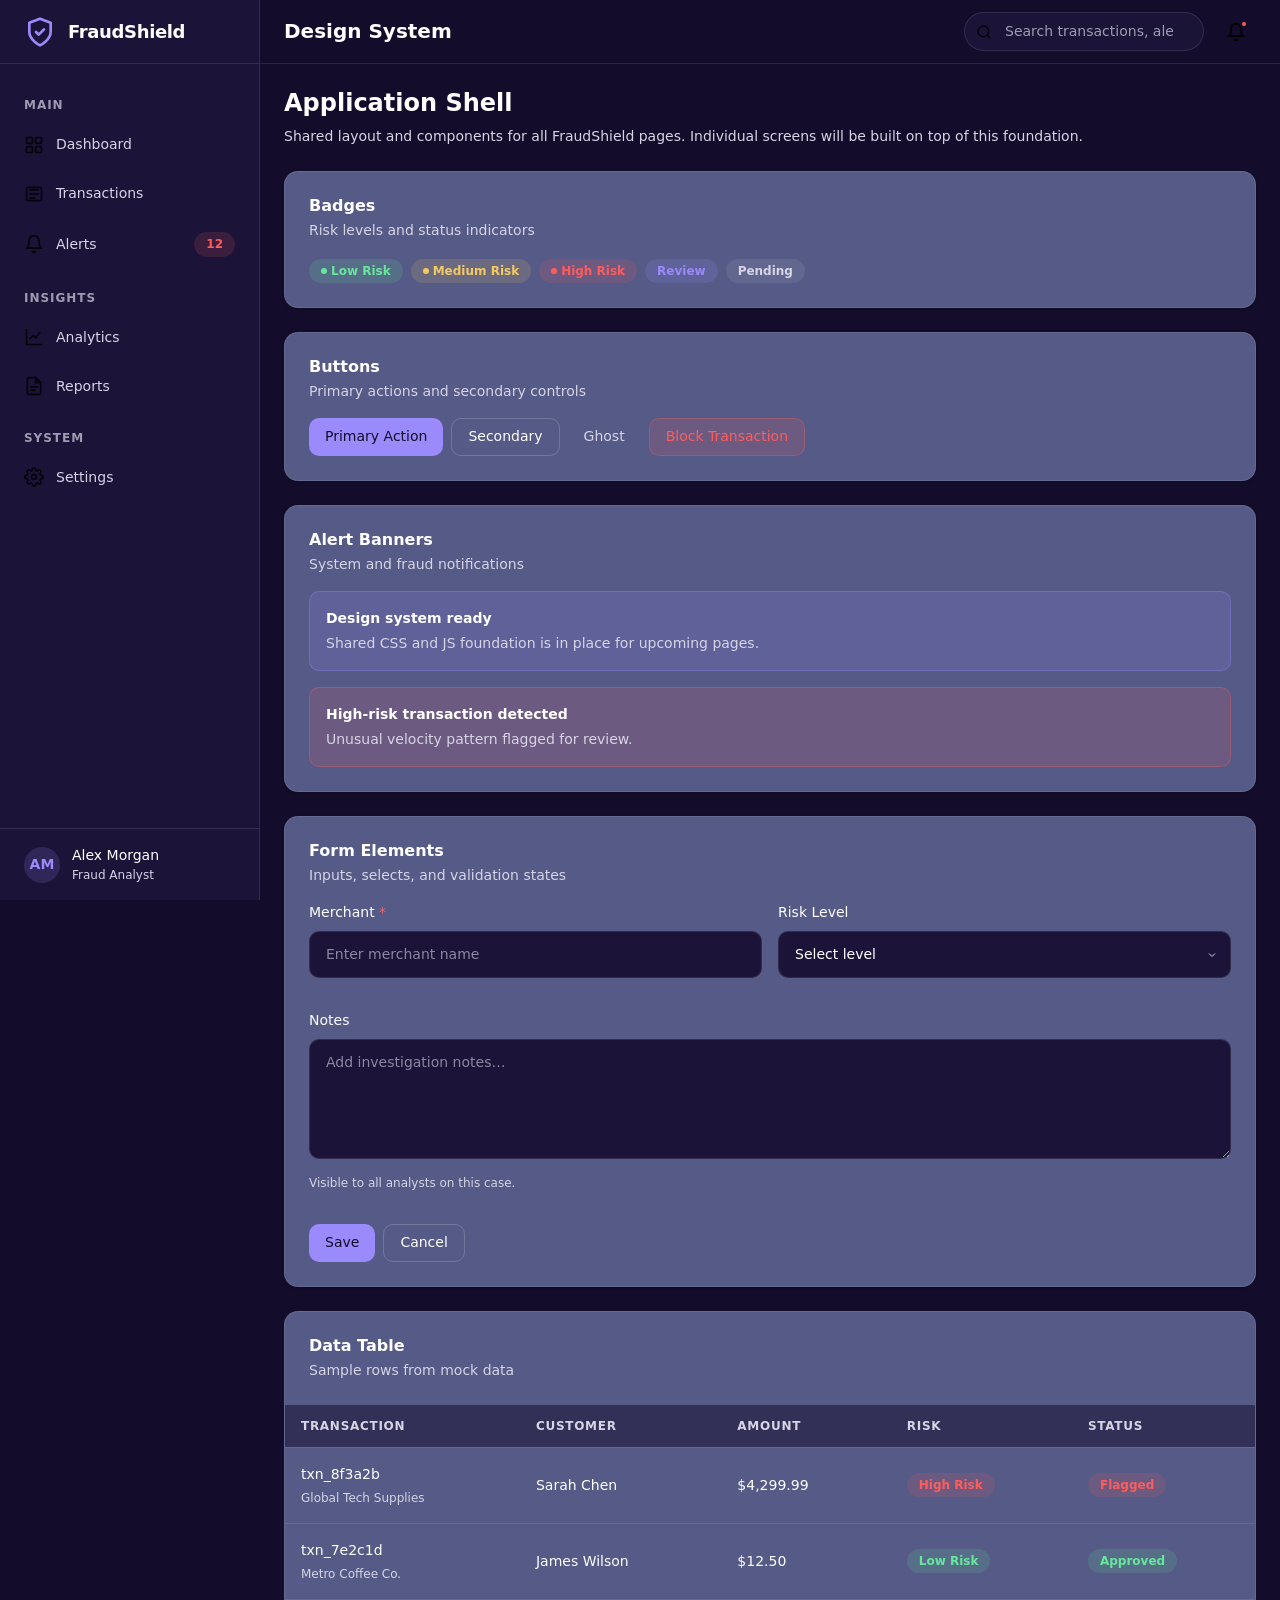
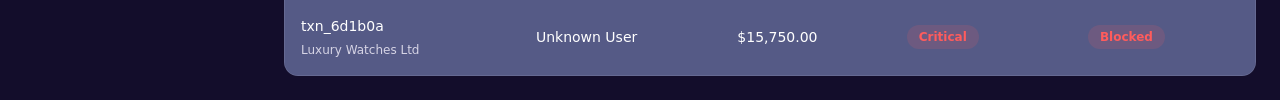
==== index.html @ 9c3f581b "Create FraudShield frontend foundation" ====
<!DOCTYPE html>
<html lang="en">
<head>
  <meta charset="UTF-8">
  <meta name="viewport" content="width=device-width, initial-scale=1.0">
  <meta name="description" content="FraudShield — Intelligent fraud detection for modern fintech">
  <title>FraudShield</title>
  <link rel="stylesheet" href="css/variables.css">
  <link rel="stylesheet" href="css/base.css">
  <link rel="stylesheet" href="css/layout.css">
  <link rel="stylesheet" href="css/components.css">
  <link rel="stylesheet" href="css/responsive.css">
</head>
<body data-page="home">

  <div class="app">

    <!-- Sidebar -->
    <aside class="sidebar" aria-label="Main navigation">
      <div class="sidebar__brand">
        <img src="assets/icons/shield.svg" alt="" class="sidebar__logo" width="32" height="32">
        <span class="sidebar__title">FraudShield</span>
      </div>

      <nav class="sidebar__nav" aria-label="Sidebar">
        <div data-nav-render></div>
      </nav>

      <div class="sidebar__footer">
        <div data-user-render></div>
      </div>
    </aside>

    <!-- Mobile overlay -->
    <div class="sidebar-overlay" aria-hidden="true"></div>

    <!-- Main area -->
    <div class="app-main">

      <!-- Header -->
      <header class="header">
        <div class="header__left">
          <button class="header__menu-btn" type="button" aria-label="Open navigation menu" aria-expanded="false" aria-controls="sidebar-nav">
            <img src="assets/icons/menu.svg" alt="" width="22" height="22">
          </button>
          <h1 class="header__page-title">Design System</h1>
        </div>

        <div class="header__right">
          <div class="header__search">
            <img src="assets/icons/search.svg" alt="" class="header__search-icon" width="16" height="16">
            <input type="search" class="header__search-input" placeholder="Search transactions, alerts…" aria-label="Search">
          </div>

          <button class="header__icon-btn header__icon-btn--has-badge" type="button" aria-label="Notifications">
            <img src="assets/icons/bell.svg" alt="" width="20" height="20">
            <span class="header__badge-dot" aria-hidden="true"></span>
          </button>
        </div>
      </header>

      <!-- Content -->
      <main class="content">

        <div class="content__header">
          <h2 class="content__title">Application Shell</h2>
          <p class="content__subtitle">
            Shared layout and components for all FraudShield pages. Individual screens will be built on top of this foundation.
          </p>
        </div>

        <!-- Component preview (not a dashboard) -->
        <div class="stack stack--lg">

          <!-- Badges -->
          <section class="card">
            <div class="card__header">
              <div>
                <h3 class="card__title">Badges</h3>
                <p class="card__subtitle">Risk levels and status indicators</p>
              </div>
            </div>
            <div class="btn-group">
              <span class="badge badge--safe"><span class="badge__dot"></span> Low Risk</span>
              <span class="badge badge--warning"><span class="badge__dot"></span> Medium Risk</span>
              <span class="badge badge--high-risk"><span class="badge__dot"></span> High Risk</span>
              <span class="badge badge--accent">Review</span>
              <span class="badge badge--neutral">Pending</span>
            </div>
          </section>

          <!-- Buttons -->
          <section class="card">
            <div class="card__header">
              <div>
                <h3 class="card__title">Buttons</h3>
                <p class="card__subtitle">Primary actions and secondary controls</p>
              </div>
            </div>
            <div class="btn-group">
              <button type="button" class="btn btn--primary">Primary Action</button>
              <button type="button" class="btn btn--secondary">Secondary</button>
              <button type="button" class="btn btn--ghost">Ghost</button>
              <button type="button" class="btn btn--danger">Block Transaction</button>
            </div>
          </section>

          <!-- Alerts -->
          <section class="card">
            <div class="card__header">
              <div>
                <h3 class="card__title">Alert Banners</h3>
                <p class="card__subtitle">System and fraud notifications</p>
              </div>
            </div>
            <div class="stack">
              <div class="alert alert--info">
                <div class="alert__content">
                  <strong>Design system ready</strong>
                  Shared CSS and JS foundation is in place for upcoming pages.
                </div>
              </div>
              <div class="alert alert--danger">
                <div class="alert__content">
                  <strong>High-risk transaction detected</strong>
                  Unusual velocity pattern flagged for review.
                </div>
              </div>
            </div>
          </section>

          <!-- Form -->
          <section class="card">
            <div class="card__header">
              <div>
                <h3 class="card__title">Form Elements</h3>
                <p class="card__subtitle">Inputs, selects, and validation states</p>
              </div>
            </div>
            <form class="stack" onsubmit="return false">
              <div class="form-row">
                <div class="form-group">
                  <label class="form-label form-label--required" for="merchant">Merchant</label>
                  <input type="text" id="merchant" class="form-input" placeholder="Enter merchant name">
                </div>
                <div class="form-group">
                  <label class="form-label" for="risk-level">Risk Level</label>
                  <select id="risk-level" class="form-select">
                    <option value="">Select level</option>
                    <option value="low">Low</option>
                    <option value="medium">Medium</option>
                    <option value="high">High</option>
                  </select>
                </div>
              </div>
              <div class="form-group">
                <label class="form-label" for="notes">Notes</label>
                <textarea id="notes" class="form-textarea" placeholder="Add investigation notes…"></textarea>
                <p class="form-hint">Visible to all analysts on this case.</p>
              </div>
              <div class="btn-group">
                <button type="submit" class="btn btn--primary">Save</button>
                <button type="button" class="btn btn--secondary">Cancel</button>
              </div>
            </form>
          </section>

          <!-- Table -->
          <section class="card card--flat" style="padding: 0; overflow: hidden;">
            <div class="card__header" style="padding: var(--space-6); margin-bottom: 0;">
              <div>
                <h3 class="card__title">Data Table</h3>
                <p class="card__subtitle">Sample rows from mock data</p>
              </div>
            </div>
            <div class="table-wrapper" style="border: none; border-radius: 0;">
              <table class="table">
                <thead>
                  <tr>
                    <th scope="col">Transaction</th>
                    <th scope="col">Customer</th>
                    <th scope="col">Amount</th>
                    <th scope="col">Risk</th>
                    <th scope="col">Status</th>
                  </tr>
                </thead>
                <tbody id="preview-table-body">
                  <!-- Populated by inline script below -->
                </tbody>
              </table>
            </div>
          </section>

        </div>
      </main>
    </div>
  </div>

  <script src="js/utils.js"></script>
  <script src="js/mock-data.js"></script>
  <script src="js/main.js"></script>
  <script>
    (function () {
      var tbody = document.getElementById("preview-table-body");
      if (!tbody || !window.FraudShieldMockData) return;

      var rows = FraudShieldMockData.transactions.slice(0, 3).map(function (txn) {
        return (
          "<tr>" +
            "<td>" + txn.id + "<span class=\"table__cell-secondary\">" + txn.merchant + "</span></td>" +
            "<td>" + txn.customer + "</td>" +
            "<td>" + FraudShieldUtils.formatCurrency(txn.amount, txn.currency) + "</td>" +
            "<td><span class=\"badge " + FraudShieldUtils.getRiskBadgeClass(txn.riskLevel) + "\">" +
              FraudShieldUtils.getRiskLabel(txn.riskLevel) + "</span></td>" +
            "<td><span class=\"badge " + FraudShieldUtils.getStatusBadgeClass(txn.status) + "\">" +
              FraudShieldUtils.capitalize(txn.status) + "</span></td>" +
          "</tr>"
        );
      });

      tbody.innerHTML = rows.join("");
    })();
  </script>
</body>
</html>
---- css/variables.css ----
:root {
  /* Brand palette */
  --bg-primary: #130D2B;
  --sidebar: #1B1438;
  --card: #555A86;
  --accent: #9B8AFB;
  --text-primary: #FFFFFF;
  --text-secondary: #D6D4E5;
  --safe: #65E89A;
  --warning: #F4C95D;
  --high-risk: #FF5C5C;

  /* Derived surfaces */
  --bg-secondary: #1B1438;
  --bg-elevated: #555A86;
  --border-subtle: rgba(214, 212, 229, 0.12);
  --border-strong: rgba(214, 212, 229, 0.24);
  --overlay: rgba(19, 13, 43, 0.72);

  /* Accent variants */
  --accent-hover: #B0A2FC;
  --accent-muted: rgba(155, 138, 251, 0.16);
  --accent-strong: rgba(155, 138, 251, 0.32);

  /* Status backgrounds */
  --safe-bg: rgba(101, 232, 154, 0.14);
  --warning-bg: rgba(244, 201, 93, 0.14);
  --high-risk-bg: rgba(255, 92, 92, 0.14);

  /* Typography */
  --font-sans: "Segoe UI", system-ui, -apple-system, BlinkMacSystemFont, sans-serif;
  --font-mono: "Cascadia Code", "Consolas", "Courier New", monospace;

  --text-xs: 0.75rem;
  --text-sm: 0.875rem;
  --text-base: 1rem;
  --text-lg: 1.125rem;
  --text-xl: 1.25rem;
  --text-2xl: 1.5rem;
  --text-3xl: 2rem;

  --font-normal: 400;
  --font-medium: 500;
  --font-semibold: 600;
  --font-bold: 700;

  --leading-tight: 1.25;
  --leading-normal: 1.5;
  --leading-relaxed: 1.625;

  /* Spacing scale */
  --space-1: 0.25rem;
  --space-2: 0.5rem;
  --space-3: 0.75rem;
  --space-4: 1rem;
  --space-5: 1.25rem;
  --space-6: 1.5rem;
  --space-8: 2rem;
  --space-10: 2.5rem;
  --space-12: 3rem;

  /* Layout */
  --sidebar-width: 260px;
  --header-height: 64px;
  --content-max-width: 1400px;
  --radius-sm: 6px;
  --radius-md: 10px;
  --radius-lg: 14px;
  --radius-full: 9999px;

  /* Shadows */
  --shadow-sm: 0 1px 3px rgba(0, 0, 0, 0.24);
  --shadow-md: 0 8px 24px rgba(0, 0, 0, 0.28);
  --shadow-lg: 0 16px 40px rgba(0, 0, 0, 0.36);

  /* Transitions */
  --transition-fast: 150ms ease;
  --transition-base: 220ms ease;
  --transition-slow: 320ms ease;

  /* Z-index */
  --z-sidebar: 200;
  --z-header: 100;
  --z-overlay: 150;
  --z-dropdown: 300;

  /* Breakpoints (for reference in media queries) */
  --bp-sm: 480px;
  --bp-md: 768px;
  --bp-lg: 1024px;
  --bp-xl: 1280px;
}
---- css/base.css ----
*,
*::before,
*::after {
  box-sizing: border-box;
  margin: 0;
  padding: 0;
}

html {
  font-size: 16px;
  -webkit-text-size-adjust: 100%;
  scroll-behavior: smooth;
}

body {
  min-height: 100vh;
  font-family: var(--font-sans);
  font-size: var(--text-base);
  font-weight: var(--font-normal);
  line-height: var(--leading-normal);
  color: var(--text-primary);
  background-color: var(--bg-primary);
  -webkit-font-smoothing: antialiased;
  -moz-osx-font-smoothing: grayscale;
}

img,
svg {
  display: block;
  max-width: 100%;
}

a {
  color: inherit;
  text-decoration: none;
}

button,
input,
select,
textarea {
  font: inherit;
  color: inherit;
}

button {
  cursor: pointer;
  border: none;
  background: none;
}

ul,
ol {
  list-style: none;
}

table {
  border-collapse: collapse;
  width: 100%;
}

:focus-visible {
  outline: 2px solid var(--accent);
  outline-offset: 2px;
}

::selection {
  background-color: var(--accent-strong);
  color: var(--text-primary);
}

h1,
h2,
h3,
h4,
h5,
h6 {
  font-weight: var(--font-semibold);
  line-height: var(--leading-tight);
  color: var(--text-primary);
}

h1 { font-size: var(--text-3xl); }
h2 { font-size: var(--text-2xl); }
h3 { font-size: var(--text-xl); }
h4 { font-size: var(--text-lg); }

p {
  color: var(--text-secondary);
}

.text-primary { color: var(--text-primary); }
.text-secondary { color: var(--text-secondary); }
.text-accent { color: var(--accent); }
.text-safe { color: var(--safe); }
.text-warning { color: var(--warning); }
.text-high-risk { color: var(--high-risk); }

.text-xs { font-size: var(--text-xs); }
.text-sm { font-size: var(--text-sm); }
.text-lg { font-size: var(--text-lg); }

.font-medium { font-weight: var(--font-medium); }
.font-semibold { font-weight: var(--font-semibold); }
.font-bold { font-weight: var(--font-bold); }

.sr-only {
  position: absolute;
  width: 1px;
  height: 1px;
  padding: 0;
  margin: -1px;
  overflow: hidden;
  clip: rect(0, 0, 0, 0);
  white-space: nowrap;
  border: 0;
}
---- css/layout.css ----
/* Application shell */
.app {
  display: flex;
  min-height: 100vh;
  background-color: var(--bg-primary);
}

/* Sidebar */
.sidebar {
  position: fixed;
  top: 0;
  left: 0;
  z-index: var(--z-sidebar);
  display: flex;
  flex-direction: column;
  width: var(--sidebar-width);
  height: 100vh;
  background-color: var(--sidebar);
  border-right: 1px solid var(--border-subtle);
  transition: transform var(--transition-base);
}

.sidebar__brand {
  display: flex;
  align-items: center;
  gap: var(--space-3);
  height: var(--header-height);
  padding: 0 var(--space-6);
  border-bottom: 1px solid var(--border-subtle);
  flex-shrink: 0;
}

.sidebar__logo {
  width: 32px;
  height: 32px;
  flex-shrink: 0;
}

.sidebar__title {
  font-size: var(--text-lg);
  font-weight: var(--font-bold);
  color: var(--text-primary);
  letter-spacing: -0.02em;
}

.sidebar__nav {
  flex: 1;
  overflow-y: auto;
  padding: var(--space-4) var(--space-3);
}

.sidebar__section-label {
  padding: var(--space-4) var(--space-3) var(--space-2);
  font-size: var(--text-xs);
  font-weight: var(--font-semibold);
  text-transform: uppercase;
  letter-spacing: 0.08em;
  color: var(--text-secondary);
  opacity: 0.7;
}

.sidebar__link {
  display: flex;
  align-items: center;
  gap: var(--space-3);
  padding: var(--space-3) var(--space-3);
  margin-bottom: var(--space-1);
  border-radius: var(--radius-md);
  font-size: var(--text-sm);
  font-weight: var(--font-medium);
  color: var(--text-secondary);
  transition:
    background-color var(--transition-fast),
    color var(--transition-fast);
}

.sidebar__link:hover {
  background-color: var(--accent-muted);
  color: var(--text-primary);
}

.sidebar__link--active {
  background-color: var(--accent-muted);
  color: var(--accent);
}

.sidebar__link-icon {
  width: 20px;
  height: 20px;
  flex-shrink: 0;
  opacity: 0.85;
}

.sidebar__link--active .sidebar__link-icon {
  opacity: 1;
}

.sidebar__footer {
  padding: var(--space-4) var(--space-6);
  border-top: 1px solid var(--border-subtle);
  flex-shrink: 0;
}

.sidebar__user {
  display: flex;
  align-items: center;
  gap: var(--space-3);
}

.sidebar__avatar {
  display: flex;
  align-items: center;
  justify-content: center;
  width: 36px;
  height: 36px;
  border-radius: var(--radius-full);
  background-color: var(--accent-muted);
  color: var(--accent);
  font-size: var(--text-sm);
  font-weight: var(--font-semibold);
  flex-shrink: 0;
}

.sidebar__user-info {
  min-width: 0;
}

.sidebar__user-name {
  font-size: var(--text-sm);
  font-weight: var(--font-medium);
  color: var(--text-primary);
  white-space: nowrap;
  overflow: hidden;
  text-overflow: ellipsis;
}

.sidebar__user-role {
  font-size: var(--text-xs);
  color: var(--text-secondary);
}

/* Mobile overlay */
.sidebar-overlay {
  display: none;
  position: fixed;
  inset: 0;
  z-index: var(--z-overlay);
  background-color: var(--overlay);
  opacity: 0;
  pointer-events: none;
  transition: opacity var(--transition-base);
}

.sidebar-overlay--visible {
  opacity: 1;
  pointer-events: auto;
}

/* Main area */
.app-main {
  display: flex;
  flex-direction: column;
  flex: 1;
  min-width: 0;
  margin-left: var(--sidebar-width);
  min-height: 100vh;
}

/* Header */
.header {
  position: sticky;
  top: 0;
  z-index: var(--z-header);
  display: flex;
  align-items: center;
  justify-content: space-between;
  gap: var(--space-4);
  height: var(--header-height);
  padding: 0 var(--space-6);
  background-color: var(--bg-primary);
  border-bottom: 1px solid var(--border-subtle);
}

.header__left {
  display: flex;
  align-items: center;
  gap: var(--space-4);
  min-width: 0;
}

.header__menu-btn {
  display: none;
  align-items: center;
  justify-content: center;
  width: 40px;
  height: 40px;
  border-radius: var(--radius-md);
  color: var(--text-primary);
  transition: background-color var(--transition-fast);
}

.header__menu-btn:hover {
  background-color: var(--accent-muted);
}

.header__menu-btn svg {
  width: 22px;
  height: 22px;
}

.header__page-title {
  font-size: var(--text-xl);
  font-weight: var(--font-semibold);
  color: var(--text-primary);
  white-space: nowrap;
  overflow: hidden;
  text-overflow: ellipsis;
}

.header__right {
  display: flex;
  align-items: center;
  gap: var(--space-3);
  flex-shrink: 0;
}

.header__search {
  position: relative;
}

.header__search-input {
  width: 240px;
  padding: var(--space-2) var(--space-4);
  padding-left: var(--space-10);
  background-color: var(--sidebar);
  border: 1px solid var(--border-subtle);
  border-radius: var(--radius-full);
  font-size: var(--text-sm);
  color: var(--text-primary);
  transition: border-color var(--transition-fast);
}

.header__search-input::placeholder {
  color: var(--text-secondary);
  opacity: 0.7;
}

.header__search-input:focus {
  outline: none;
  border-color: var(--accent);
}

.header__search-icon {
  position: absolute;
  left: var(--space-3);
  top: 50%;
  transform: translateY(-50%);
  width: 16px;
  height: 16px;
  color: var(--text-secondary);
  pointer-events: none;
}

.header__icon-btn {
  display: flex;
  align-items: center;
  justify-content: center;
  width: 40px;
  height: 40px;
  border-radius: var(--radius-md);
  color: var(--text-secondary);
  transition:
    background-color var(--transition-fast),
    color var(--transition-fast);
}

.header__icon-btn:hover {
  background-color: var(--accent-muted);
  color: var(--text-primary);
}

.header__icon-btn svg {
  width: 20px;
  height: 20px;
}

.header__icon-btn--has-badge {
  position: relative;
}

.header__badge-dot {
  position: absolute;
  top: 8px;
  right: 8px;
  width: 8px;
  height: 8px;
  border-radius: var(--radius-full);
  background-color: var(--high-risk);
  border: 2px solid var(--bg-primary);
}

/* Main content */
.content {
  flex: 1;
  padding: var(--space-6);
  max-width: var(--content-max-width);
  width: 100%;
}

.content__header {
  margin-bottom: var(--space-6);
}

.content__title {
  margin-bottom: var(--space-2);
}

.content__subtitle {
  font-size: var(--text-sm);
  color: var(--text-secondary);
}

/* Utility layout helpers */
.stack {
  display: flex;
  flex-direction: column;
  gap: var(--space-4);
}

.stack--sm { gap: var(--space-2); }
.stack--lg { gap: var(--space-6); }

.row {
  display: flex;
  align-items: center;
  gap: var(--space-4);
}

.row--between {
  justify-content: space-between;
}

.grid {
  display: grid;
  gap: var(--space-4);
}

.grid--2 { grid-template-columns: repeat(2, 1fr); }
.grid--3 { grid-template-columns: repeat(3, 1fr); }
.grid--4 { grid-template-columns: repeat(4, 1fr); }
---- css/components.css ----
/* Cards */
.card {
  background-color: var(--card);
  border: 1px solid var(--border-subtle);
  border-radius: var(--radius-lg);
  padding: var(--space-6);
  box-shadow: var(--shadow-sm);
}

.card--flat {
  box-shadow: none;
}

.card__header {
  display: flex;
  align-items: flex-start;
  justify-content: space-between;
  gap: var(--space-4);
  margin-bottom: var(--space-4);
}

.card__title {
  font-size: var(--text-base);
  font-weight: var(--font-semibold);
  color: var(--text-primary);
}

.card__subtitle {
  margin-top: var(--space-1);
  font-size: var(--text-sm);
  color: var(--text-secondary);
}

.card__body {
  color: var(--text-secondary);
}

.card__footer {
  display: flex;
  align-items: center;
  gap: var(--space-3);
  margin-top: var(--space-4);
  padding-top: var(--space-4);
  border-top: 1px solid var(--border-subtle);
}

/* Stat card */
.stat-card {
  background-color: var(--card);
  border: 1px solid var(--border-subtle);
  border-radius: var(--radius-lg);
  padding: var(--space-5);
}

.stat-card__label {
  font-size: var(--text-sm);
  color: var(--text-secondary);
  margin-bottom: var(--space-2);
}

.stat-card__value {
  font-size: var(--text-2xl);
  font-weight: var(--font-bold);
  color: var(--text-primary);
  line-height: 1;
}

.stat-card__change {
  display: inline-flex;
  align-items: center;
  gap: var(--space-1);
  margin-top: var(--space-3);
  font-size: var(--text-xs);
  font-weight: var(--font-medium);
}

.stat-card__change--up { color: var(--safe); }
.stat-card__change--down { color: var(--high-risk); }

/* Buttons */
.btn {
  display: inline-flex;
  align-items: center;
  justify-content: center;
  gap: var(--space-2);
  padding: var(--space-2) var(--space-4);
  border-radius: var(--radius-md);
  font-size: var(--text-sm);
  font-weight: var(--font-medium);
  line-height: 1.4;
  white-space: nowrap;
  transition:
    background-color var(--transition-fast),
    border-color var(--transition-fast),
    color var(--transition-fast),
    opacity var(--transition-fast);
}

.btn:disabled {
  opacity: 0.5;
  cursor: not-allowed;
}

.btn--primary {
  background-color: var(--accent);
  color: var(--bg-primary);
}

.btn--primary:hover:not(:disabled) {
  background-color: var(--accent-hover);
}

.btn--secondary {
  background-color: transparent;
  color: var(--text-primary);
  border: 1px solid var(--border-strong);
}

.btn--secondary:hover:not(:disabled) {
  background-color: var(--accent-muted);
  border-color: var(--accent);
}

.btn--ghost {
  background-color: transparent;
  color: var(--text-secondary);
}

.btn--ghost:hover:not(:disabled) {
  background-color: var(--accent-muted);
  color: var(--text-primary);
}

.btn--danger {
  background-color: var(--high-risk-bg);
  color: var(--high-risk);
  border: 1px solid rgba(255, 92, 92, 0.3);
}

.btn--danger:hover:not(:disabled) {
  background-color: rgba(255, 92, 92, 0.24);
}

.btn--sm {
  padding: var(--space-1) var(--space-3);
  font-size: var(--text-xs);
}

.btn--lg {
  padding: var(--space-3) var(--space-6);
  font-size: var(--text-base);
}

.btn--icon {
  padding: var(--space-2);
  width: 36px;
  height: 36px;
}

.btn-group {
  display: inline-flex;
  gap: var(--space-2);
  flex-wrap: wrap;
}

/* Badges */
.badge {
  display: inline-flex;
  align-items: center;
  gap: var(--space-1);
  padding: var(--space-1) var(--space-3);
  border-radius: var(--radius-full);
  font-size: var(--text-xs);
  font-weight: var(--font-semibold);
  line-height: 1.4;
  white-space: nowrap;
}

.badge--safe {
  background-color: var(--safe-bg);
  color: var(--safe);
}

.badge--warning {
  background-color: var(--warning-bg);
  color: var(--warning);
}

.badge--high-risk {
  background-color: var(--high-risk-bg);
  color: var(--high-risk);
}

.badge--accent {
  background-color: var(--accent-muted);
  color: var(--accent);
}

.badge--neutral {
  background-color: rgba(214, 212, 229, 0.1);
  color: var(--text-secondary);
}

.badge__dot {
  width: 6px;
  height: 6px;
  border-radius: var(--radius-full);
  background-color: currentColor;
}

/* Tables */
.table-wrapper {
  overflow-x: auto;
  border-radius: var(--radius-lg);
  border: 1px solid var(--border-subtle);
}

.table {
  width: 100%;
  font-size: var(--text-sm);
}

.table thead {
  background-color: rgba(27, 20, 56, 0.6);
}

.table th {
  padding: var(--space-3) var(--space-4);
  text-align: left;
  font-size: var(--text-xs);
  font-weight: var(--font-semibold);
  text-transform: uppercase;
  letter-spacing: 0.06em;
  color: var(--text-secondary);
  border-bottom: 1px solid var(--border-subtle);
  white-space: nowrap;
}

.table td {
  padding: var(--space-4);
  color: var(--text-primary);
  border-bottom: 1px solid var(--border-subtle);
  vertical-align: middle;
}

.table tbody tr {
  background-color: var(--card);
  transition: background-color var(--transition-fast);
}

.table tbody tr:hover {
  background-color: rgba(85, 90, 134, 0.85);
}

.table tbody tr:last-child td {
  border-bottom: none;
}

.table__cell-secondary {
  display: block;
  font-size: var(--text-xs);
  color: var(--text-secondary);
  margin-top: var(--space-1);
}

.table__actions {
  display: flex;
  align-items: center;
  gap: var(--space-2);
  justify-content: flex-end;
}

/* Forms */
.form-group {
  margin-bottom: var(--space-4);
}

.form-label {
  display: block;
  margin-bottom: var(--space-2);
  font-size: var(--text-sm);
  font-weight: var(--font-medium);
  color: var(--text-primary);
}

.form-label--required::after {
  content: " *";
  color: var(--high-risk);
}

.form-input,
.form-select,
.form-textarea {
  width: 100%;
  padding: var(--space-3) var(--space-4);
  background-color: var(--sidebar);
  border: 1px solid var(--border-subtle);
  border-radius: var(--radius-md);
  font-size: var(--text-sm);
  color: var(--text-primary);
  transition: border-color var(--transition-fast);
}

.form-input::placeholder,
.form-textarea::placeholder {
  color: var(--text-secondary);
  opacity: 0.6;
}

.form-input:focus,
.form-select:focus,
.form-textarea:focus {
  outline: none;
  border-color: var(--accent);
}

.form-input--error,
.form-select--error,
.form-textarea--error {
  border-color: var(--high-risk);
}

.form-textarea {
  min-height: 120px;
  resize: vertical;
}

.form-select {
  appearance: none;
  background-image: url("data:image/svg+xml,%3Csvg xmlns='http://www.w3.org/2000/svg' width='12' height='12' viewBox='0 0 24 24' fill='none' stroke='%23D6D4E5' stroke-width='2'%3E%3Cpath d='M6 9l6 6 6-6'/%3E%3C/svg%3E");
  background-repeat: no-repeat;
  background-position: right var(--space-3) center;
  padding-right: var(--space-10);
}

.form-hint {
  margin-top: var(--space-2);
  font-size: var(--text-xs);
  color: var(--text-secondary);
}

.form-error {
  margin-top: var(--space-2);
  font-size: var(--text-xs);
  color: var(--high-risk);
}

.form-checkbox-group {
  display: flex;
  align-items: center;
  gap: var(--space-2);
}

.form-checkbox {
  width: 18px;
  height: 18px;
  accent-color: var(--accent);
  cursor: pointer;
}

.form-row {
  display: grid;
  grid-template-columns: repeat(2, 1fr);
  gap: var(--space-4);
}

/* Input with icon */
.input-group {
  position: relative;
}

.input-group__icon {
  position: absolute;
  left: var(--space-3);
  top: 50%;
  transform: translateY(-50%);
  width: 18px;
  height: 18px;
  color: var(--text-secondary);
  pointer-events: none;
}

.input-group .form-input {
  padding-left: var(--space-10);
}

/* Empty state */
.empty-state {
  display: flex;
  flex-direction: column;
  align-items: center;
  justify-content: center;
  text-align: center;
  padding: var(--space-12) var(--space-6);
}

.empty-state__icon {
  width: 64px;
  height: 64px;
  margin-bottom: var(--space-4);
  color: var(--accent);
  opacity: 0.6;
}

.empty-state__title {
  font-size: var(--text-lg);
  font-weight: var(--font-semibold);
  color: var(--text-primary);
  margin-bottom: var(--space-2);
}

.empty-state__text {
  font-size: var(--text-sm);
  color: var(--text-secondary);
  max-width: 360px;
}

/* Divider */
.divider {
  height: 1px;
  background-color: var(--border-subtle);
  margin: var(--space-4) 0;
}

/* Alert banner */
.alert {
  display: flex;
  align-items: flex-start;
  gap: var(--space-3);
  padding: var(--space-4);
  border-radius: var(--radius-md);
  font-size: var(--text-sm);
  border: 1px solid transparent;
}

.alert--safe {
  background-color: var(--safe-bg);
  border-color: rgba(101, 232, 154, 0.3);
  color: var(--safe);
}

.alert--warning {
  background-color: var(--warning-bg);
  border-color: rgba(244, 201, 93, 0.3);
  color: var(--warning);
}

.alert--danger {
  background-color: var(--high-risk-bg);
  border-color: rgba(255, 92, 92, 0.3);
  color: var(--high-risk);
}

.alert--info {
  background-color: var(--accent-muted);
  border-color: var(--accent-strong);
  color: var(--accent);
}

.alert__content {
  flex: 1;
  color: var(--text-secondary);
}

.alert__content strong {
  display: block;
  color: var(--text-primary);
  margin-bottom: var(--space-1);
}

/* Progress bar */
.progress {
  height: 6px;
  background-color: var(--sidebar);
  border-radius: var(--radius-full);
  overflow: hidden;
}

.progress__bar {
  height: 100%;
  border-radius: var(--radius-full);
  background-color: var(--accent);
  transition: width var(--transition-slow);
}

.progress__bar--safe { background-color: var(--safe); }
.progress__bar--warning { background-color: var(--warning); }
.progress__bar--high-risk { background-color: var(--high-risk); }

/* Avatar */
.avatar {
  display: inline-flex;
  align-items: center;
  justify-content: center;
  border-radius: var(--radius-full);
  background-color: var(--accent-muted);
  color: var(--accent);
  font-weight: var(--font-semibold);
  flex-shrink: 0;
}

.avatar--sm { width: 28px; height: 28px; font-size: var(--text-xs); }
.avatar--md { width: 36px; height: 36px; font-size: var(--text-sm); }
.avatar--lg { width: 48px; height: 48px; font-size: var(--text-base); }

/* Tabs */
.tabs {
  display: flex;
  gap: var(--space-1);
  border-bottom: 1px solid var(--border-subtle);
  margin-bottom: var(--space-6);
}

.tab {
  padding: var(--space-3) var(--space-4);
  font-size: var(--text-sm);
  font-weight: var(--font-medium);
  color: var(--text-secondary);
  border-bottom: 2px solid transparent;
  margin-bottom: -1px;
  transition:
    color var(--transition-fast),
    border-color var(--transition-fast);
}

.tab:hover {
  color: var(--text-primary);
}

.tab--active {
  color: var(--accent);
  border-bottom-color: var(--accent);
}

/* Dropdown (basic) */
.dropdown {
  position: relative;
  display: inline-block;
}

.dropdown__menu {
  position: absolute;
  top: calc(100% + var(--space-2));
  right: 0;
  z-index: var(--z-dropdown);
  min-width: 180px;
  padding: var(--space-2);
  background-color: var(--sidebar);
  border: 1px solid var(--border-subtle);
  border-radius: var(--radius-md);
  box-shadow: var(--shadow-md);
  opacity: 0;
  visibility: hidden;
  transform: translateY(-4px);
  transition:
    opacity var(--transition-fast),
    transform var(--transition-fast),
    visibility var(--transition-fast);
}

.dropdown--open .dropdown__menu {
  opacity: 1;
  visibility: visible;
  transform: translateY(0);
}

.dropdown__item {
  display: block;
  width: 100%;
  padding: var(--space-2) var(--space-3);
  border-radius: var(--radius-sm);
  font-size: var(--text-sm);
  color: var(--text-secondary);
  text-align: left;
  transition: background-color var(--transition-fast);
}

.dropdown__item:hover {
  background-color: var(--accent-muted);
  color: var(--text-primary);
}
---- css/responsive.css ----
/* Tablet */
@media (max-width: 1024px) {
  .grid--4 {
    grid-template-columns: repeat(2, 1fr);
  }

  .grid--3 {
    grid-template-columns: repeat(2, 1fr);
  }

  .header__search-input {
    width: 180px;
  }

  .form-row {
    grid-template-columns: 1fr;
  }
}

/* Mobile */
@media (max-width: 768px) {
  :root {
    --header-height: 56px;
  }

  .sidebar {
    transform: translateX(-100%);
  }

  .sidebar--open {
    transform: translateX(0);
  }

  .sidebar-overlay {
    display: block;
  }

  .app-main {
    margin-left: 0;
  }

  .header {
    padding: 0 var(--space-4);
  }

  .header__menu-btn {
    display: flex;
  }

  .header__page-title {
    font-size: var(--text-lg);
  }

  .header__search {
    display: none;
  }

  .content {
    padding: var(--space-4);
  }

  .grid--2,
  .grid--3,
  .grid--4 {
    grid-template-columns: 1fr;
  }

  .card {
    padding: var(--space-4);
  }

  .card__header {
    flex-direction: column;
    align-items: flex-start;
  }

  .table th,
  .table td {
    padding: var(--space-3);
  }

  .btn-group {
    width: 100%;
  }

  .btn-group .btn {
    flex: 1;
  }

  .tabs {
    overflow-x: auto;
    -webkit-overflow-scrolling: touch;
    scrollbar-width: none;
  }

  .tabs::-webkit-scrollbar {
    display: none;
  }

  .tab {
    white-space: nowrap;
    flex-shrink: 0;
  }

  .row {
    flex-wrap: wrap;
  }

  .row--between {
    gap: var(--space-3);
  }
}

/* Small mobile */
@media (max-width: 480px) {
  .header__right .header__icon-btn:not(.header__icon-btn--has-badge) {
    display: none;
  }

  .stat-card__value {
    font-size: var(--text-xl);
  }

  .empty-state {
    padding: var(--space-8) var(--space-4);
  }
}

/* Prevent body scroll when mobile sidebar is open */
body.sidebar-open {
  overflow: hidden;
}

/* Reduced motion */
@media (prefers-reduced-motion: reduce) {
  *,
  *::before,
  *::after {
    animation-duration: 0.01ms !important;
    animation-iteration-count: 1 !important;
    transition-duration: 0.01ms !important;
    scroll-behavior: auto !important;
  }
}
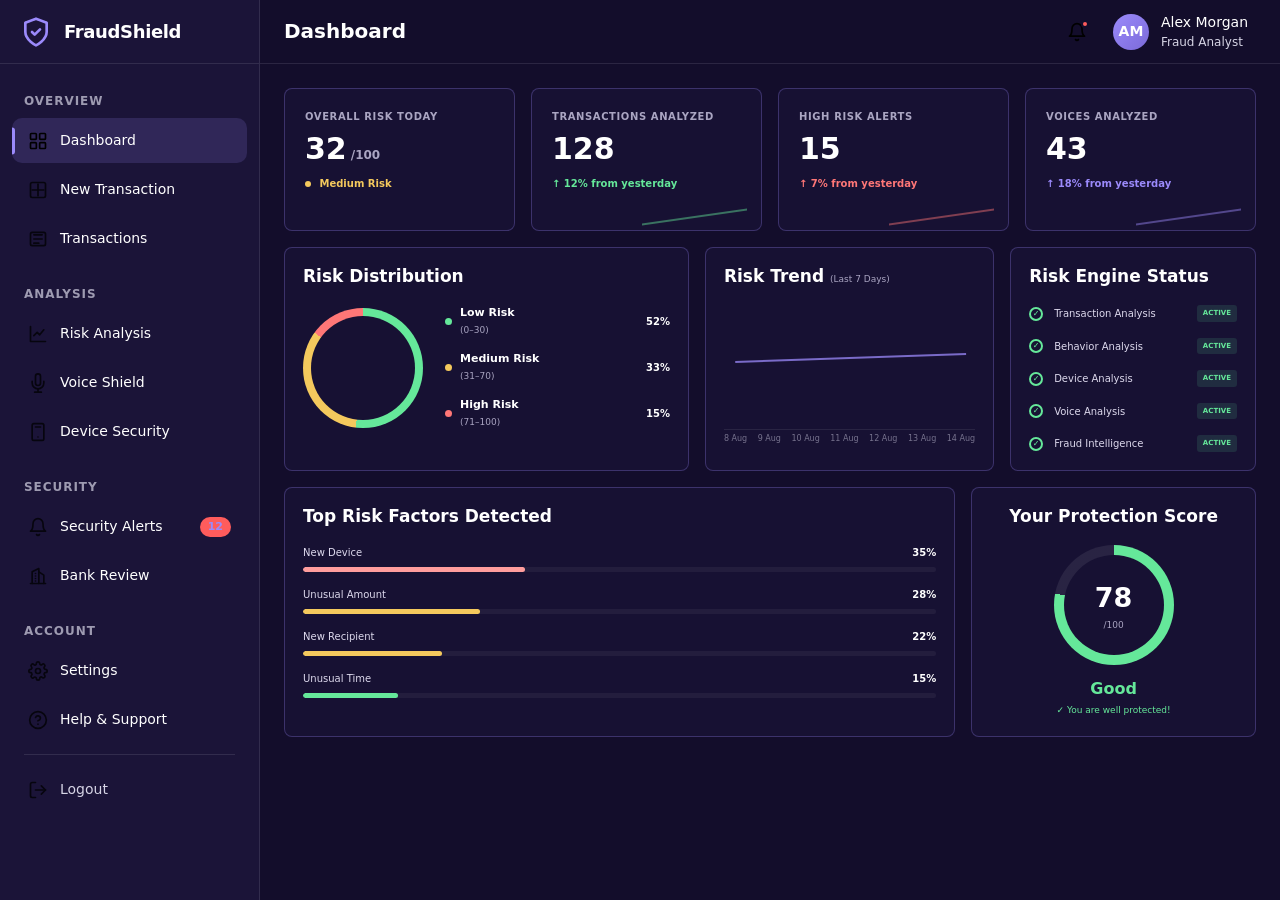
==== commit 1735091b: "dashboard" ====
--- a/index.html
+++ b/index.html
@@ -4,31 +4,30 @@
   <meta charset="UTF-8">
   <meta name="viewport" content="width=device-width, initial-scale=1.0">
   <meta name="description" content="FraudShield — Intelligent fraud detection for modern fintech">
-  <title>FraudShield</title>
+  <title>FraudShield — Dashboard</title>
   <link rel="stylesheet" href="css/variables.css">
   <link rel="stylesheet" href="css/base.css">
   <link rel="stylesheet" href="css/layout.css">
   <link rel="stylesheet" href="css/components.css">
   <link rel="stylesheet" href="css/responsive.css">
 </head>
-<body data-page="home">
+<body data-page="dashboard" data-page-title="Dashboard">
 
   <div class="app">
 
     <!-- Sidebar -->
-    <aside class="sidebar" aria-label="Main navigation">
+    <aside class="sidebar" id="sidebar" aria-label="Main navigation">
       <div class="sidebar__brand">
         <img src="assets/icons/shield.svg" alt="" class="sidebar__logo" width="32" height="32">
         <span class="sidebar__title">FraudShield</span>
+        <button class="sidebar__close-btn" type="button" aria-label="Close navigation menu">
+          <img src="assets/icons/close.svg" alt="" width="22" height="22">
+        </button>
       </div>
 
-      <nav class="sidebar__nav" aria-label="Sidebar">
+      <nav class="sidebar__nav" id="sidebar-nav" aria-label="Sidebar">
         <div data-nav-render></div>
       </nav>
-
-      <div class="sidebar__footer">
-        <div data-user-render></div>
-      </div>
     </aside>
 
     <!-- Mobile overlay -->
@@ -37,189 +36,267 @@
     <!-- Main area -->
     <div class="app-main">
 
-      <!-- Header -->
+      <!-- Top bar -->
       <header class="header">
         <div class="header__left">
           <button class="header__menu-btn" type="button" aria-label="Open navigation menu" aria-expanded="false" aria-controls="sidebar-nav">
             <img src="assets/icons/menu.svg" alt="" width="22" height="22">
           </button>
-          <h1 class="header__page-title">Design System</h1>
+          <h1 class="header__page-title" data-page-title-render>Dashboard</h1>
         </div>
 
         <div class="header__right">
-          <div class="header__search">
-            <img src="assets/icons/search.svg" alt="" class="header__search-icon" width="16" height="16">
-            <input type="search" class="header__search-input" placeholder="Search transactions, alerts…" aria-label="Search">
-          </div>
-
           <button class="header__icon-btn header__icon-btn--has-badge" type="button" aria-label="Notifications">
             <img src="assets/icons/bell.svg" alt="" width="20" height="20">
             <span class="header__badge-dot" aria-hidden="true"></span>
           </button>
+
+          <div class="header__user" data-header-user-render></div>
         </div>
       </header>
 
-      <!-- Content -->
-      <main class="content">
-
-        <div class="content__header">
-          <h2 class="content__title">Application Shell</h2>
-          <p class="content__subtitle">
-            Shared layout and components for all FraudShield pages. Individual screens will be built on top of this foundation.
-          </p>
-        </div>
-
-        <!-- Component preview (not a dashboard) -->
-        <div class="stack stack--lg">
-
-          <!-- Badges -->
-          <section class="card">
-            <div class="card__header">
+      <!-- Page content slot — individual pages inject content here -->
+<main class="content">
+  <div class="content__slot" id="page-content">
+
+    <!-- Dashboard Overview Cards -->
+    <section class="dashboard-stats">
+
+      <article class="dashboard-card">
+        <div class="dashboard-card__label">OVERALL RISK TODAY</div>
+        <div class="dashboard-card__value">32<span>/100</span></div>
+        <div class="dashboard-card__status dashboard-card__status--warning">
+          <span></span> Medium Risk
+        </div>
+      </article>
+
+      <article class="dashboard-card">
+        <div class="dashboard-card__label">TRANSACTIONS ANALYZED</div>
+        <div class="dashboard-card__value">128</div>
+        <div class="dashboard-card__status dashboard-card__status--safe">
+          ↑ 12% from yesterday
+        </div>
+        <div class="dashboard-mini-chart dashboard-mini-chart--green"></div>
+      </article>
+
+      <article class="dashboard-card">
+        <div class="dashboard-card__label">HIGH RISK ALERTS</div>
+        <div class="dashboard-card__value">15</div>
+        <div class="dashboard-card__status dashboard-card__status--danger">
+          ↑ 7% from yesterday
+        </div>
+        <div class="dashboard-mini-chart dashboard-mini-chart--red"></div>
+      </article>
+
+      <article class="dashboard-card">
+        <div class="dashboard-card__label">VOICES ANALYZED</div>
+        <div class="dashboard-card__value">43</div>
+        <div class="dashboard-card__status dashboard-card__status--accent">
+          ↑ 18% from yesterday
+        </div>
+        <div class="dashboard-mini-chart dashboard-mini-chart--purple"></div>
+      </article>
+
+    </section>
+
+
+    <!-- Middle Dashboard -->
+    <section class="dashboard-middle">
+
+      <!-- Risk Distribution -->
+      <article class="dashboard-panel risk-distribution">
+        <div class="dashboard-panel__header">
+          <h2>Risk Distribution</h2>
+        </div>
+
+        <div class="risk-distribution__body">
+
+          <div class="risk-donut">
+            <div class="risk-donut__inner"></div>
+          </div>
+
+          <div class="risk-legend">
+
+            <div class="risk-legend__item">
+              <span class="risk-dot risk-dot--safe"></span>
               <div>
-                <h3 class="card__title">Badges</h3>
-                <p class="card__subtitle">Risk levels and status indicators</p>
+                <strong>Low Risk</strong>
+                <small>(0–30)</small>
               </div>
+              <b>52%</b>
             </div>
-            <div class="btn-group">
-              <span class="badge badge--safe"><span class="badge__dot"></span> Low Risk</span>
-              <span class="badge badge--warning"><span class="badge__dot"></span> Medium Risk</span>
-              <span class="badge badge--high-risk"><span class="badge__dot"></span> High Risk</span>
-              <span class="badge badge--accent">Review</span>
-              <span class="badge badge--neutral">Pending</span>
+
+            <div class="risk-legend__item">
+              <span class="risk-dot risk-dot--medium"></span>
+              <div>
+                <strong>Medium Risk</strong>
+                <small>(31–70)</small>
+              </div>
+              <b>33%</b>
             </div>
-          </section>
-
-          <!-- Buttons -->
-          <section class="card">
-            <div class="card__header">
+
+            <div class="risk-legend__item">
+              <span class="risk-dot risk-dot--high"></span>
               <div>
-                <h3 class="card__title">Buttons</h3>
-                <p class="card__subtitle">Primary actions and secondary controls</p>
+                <strong>High Risk</strong>
+                <small>(71–100)</small>
               </div>
+              <b>15%</b>
             </div>
-            <div class="btn-group">
-              <button type="button" class="btn btn--primary">Primary Action</button>
-              <button type="button" class="btn btn--secondary">Secondary</button>
-              <button type="button" class="btn btn--ghost">Ghost</button>
-              <button type="button" class="btn btn--danger">Block Transaction</button>
-            </div>
-          </section>
-
-          <!-- Alerts -->
-          <section class="card">
-            <div class="card__header">
-              <div>
-                <h3 class="card__title">Alert Banners</h3>
-                <p class="card__subtitle">System and fraud notifications</p>
-              </div>
-            </div>
-            <div class="stack">
-              <div class="alert alert--info">
-                <div class="alert__content">
-                  <strong>Design system ready</strong>
-                  Shared CSS and JS foundation is in place for upcoming pages.
-                </div>
-              </div>
-              <div class="alert alert--danger">
-                <div class="alert__content">
-                  <strong>High-risk transaction detected</strong>
-                  Unusual velocity pattern flagged for review.
-                </div>
-              </div>
-            </div>
-          </section>
-
-          <!-- Form -->
-          <section class="card">
-            <div class="card__header">
-              <div>
-                <h3 class="card__title">Form Elements</h3>
-                <p class="card__subtitle">Inputs, selects, and validation states</p>
-              </div>
-            </div>
-            <form class="stack" onsubmit="return false">
-              <div class="form-row">
-                <div class="form-group">
-                  <label class="form-label form-label--required" for="merchant">Merchant</label>
-                  <input type="text" id="merchant" class="form-input" placeholder="Enter merchant name">
-                </div>
-                <div class="form-group">
-                  <label class="form-label" for="risk-level">Risk Level</label>
-                  <select id="risk-level" class="form-select">
-                    <option value="">Select level</option>
-                    <option value="low">Low</option>
-                    <option value="medium">Medium</option>
-                    <option value="high">High</option>
-                  </select>
-                </div>
-              </div>
-              <div class="form-group">
-                <label class="form-label" for="notes">Notes</label>
-                <textarea id="notes" class="form-textarea" placeholder="Add investigation notes…"></textarea>
-                <p class="form-hint">Visible to all analysts on this case.</p>
-              </div>
-              <div class="btn-group">
-                <button type="submit" class="btn btn--primary">Save</button>
-                <button type="button" class="btn btn--secondary">Cancel</button>
-              </div>
-            </form>
-          </section>
-
-          <!-- Table -->
-          <section class="card card--flat" style="padding: 0; overflow: hidden;">
-            <div class="card__header" style="padding: var(--space-6); margin-bottom: 0;">
-              <div>
-                <h3 class="card__title">Data Table</h3>
-                <p class="card__subtitle">Sample rows from mock data</p>
-              </div>
-            </div>
-            <div class="table-wrapper" style="border: none; border-radius: 0;">
-              <table class="table">
-                <thead>
-                  <tr>
-                    <th scope="col">Transaction</th>
-                    <th scope="col">Customer</th>
-                    <th scope="col">Amount</th>
-                    <th scope="col">Risk</th>
-                    <th scope="col">Status</th>
-                  </tr>
-                </thead>
-                <tbody id="preview-table-body">
-                  <!-- Populated by inline script below -->
-                </tbody>
-              </table>
-            </div>
-          </section>
-
-        </div>
-      </main>
+
+          </div>
+        </div>
+      </article>
+
+
+      <!-- Risk Trend -->
+      <article class="dashboard-panel risk-trend">
+        <div class="dashboard-panel__header">
+          <h2>Risk Trend <small>(Last 7 Days)</small></h2>
+        </div>
+
+        <div class="risk-chart">
+          <div class="risk-chart__line"></div>
+
+          <div class="risk-chart__labels">
+            <span>8 Aug</span>
+            <span>9 Aug</span>
+            <span>10 Aug</span>
+            <span>11 Aug</span>
+            <span>12 Aug</span>
+            <span>13 Aug</span>
+            <span>14 Aug</span>
+          </div>
+        </div>
+      </article>
+
+
+      <!-- Risk Engine -->
+      <article class="dashboard-panel risk-engine">
+        <div class="dashboard-panel__header">
+          <h2>Risk Engine Status</h2>
+        </div>
+
+        <div class="engine-list">
+
+          <div>
+            <span class="engine-check">✓</span>
+            <span>Transaction Analysis</span>
+            <b>ACTIVE</b>
+          </div>
+
+          <div>
+            <span class="engine-check">✓</span>
+            <span>Behavior Analysis</span>
+            <b>ACTIVE</b>
+          </div>
+
+          <div>
+            <span class="engine-check">✓</span>
+            <span>Device Analysis</span>
+            <b>ACTIVE</b>
+          </div>
+
+          <div>
+            <span class="engine-check">✓</span>
+            <span>Voice Analysis</span>
+            <b>ACTIVE</b>
+          </div>
+
+          <div>
+            <span class="engine-check">✓</span>
+            <span>Fraud Intelligence</span>
+            <b>ACTIVE</b>
+          </div>
+
+        </div>
+      </article>
+
+    </section>
+
+
+    <!-- Bottom Dashboard -->
+    <section class="dashboard-bottom">
+
+      <!-- Risk Factors -->
+      <article class="dashboard-panel risk-factors">
+
+        <div class="dashboard-panel__header">
+          <h2>Top Risk Factors Detected</h2>
+        </div>
+
+        <div class="risk-factor">
+          <div>
+            <span>New Device</span>
+            <b>35%</b>
+          </div>
+          <div class="risk-bar">
+            <span style="width:35%"></span>
+          </div>
+        </div>
+
+        <div class="risk-factor">
+          <div>
+            <span>Unusual Amount</span>
+            <b>28%</b>
+          </div>
+          <div class="risk-bar risk-bar--yellow">
+            <span style="width:28%"></span>
+          </div>
+        </div>
+
+        <div class="risk-factor">
+          <div>
+            <span>New Recipient</span>
+            <b>22%</b>
+          </div>
+          <div class="risk-bar risk-bar--yellow">
+            <span style="width:22%"></span>
+          </div>
+        </div>
+
+        <div class="risk-factor">
+          <div>
+            <span>Unusual Time</span>
+            <b>15%</b>
+          </div>
+          <div class="risk-bar risk-bar--green">
+            <span style="width:15%"></span>
+          </div>
+        </div>
+
+      </article>
+
+
+      <!-- Protection Score -->
+      <article class="dashboard-panel protection-score">
+
+        <div class="dashboard-panel__header">
+          <h2>Your Protection Score</h2>
+        </div>
+
+        <div class="score-circle">
+          <div>
+            <strong>78</strong>
+            <span>/100</span>
+          </div>
+        </div>
+
+        <h3>Good</h3>
+        <p>✓ You are well protected!</p>
+
+      </article>
+
+    </section>
+
+  </div>
+</main>
+
     </div>
   </div>
 
   <script src="js/utils.js"></script>
   <script src="js/mock-data.js"></script>
   <script src="js/main.js"></script>
-  <script>
-    (function () {
-      var tbody = document.getElementById("preview-table-body");
-      if (!tbody || !window.FraudShieldMockData) return;
-
-      var rows = FraudShieldMockData.transactions.slice(0, 3).map(function (txn) {
-        return (
-          "<tr>" +
-            "<td>" + txn.id + "<span class=\"table__cell-secondary\">" + txn.merchant + "</span></td>" +
-            "<td>" + txn.customer + "</td>" +
-            "<td>" + FraudShieldUtils.formatCurrency(txn.amount, txn.currency) + "</td>" +
-            "<td><span class=\"badge " + FraudShieldUtils.getRiskBadgeClass(txn.riskLevel) + "\">" +
-              FraudShieldUtils.getRiskLabel(txn.riskLevel) + "</span></td>" +
-            "<td><span class=\"badge " + FraudShieldUtils.getStatusBadgeClass(txn.status) + "\">" +
-              FraudShieldUtils.capitalize(txn.status) + "</span></td>" +
-          "</tr>"
-        );
-      });
-
-      tbody.innerHTML = rows.join("");
-    })();
-  </script>
 </body>
 </html>
--- a/css/layout.css
+++ b/css/layout.css
@@ -2,6 +2,9 @@
 .app {
   display: flex;
   min-height: 100vh;
+  width: 100%;
+  max-width: 100vw;
+  overflow-x: hidden;
   background-color: var(--bg-primary);
 }
 
@@ -25,9 +28,26 @@
   align-items: center;
   gap: var(--space-3);
   height: var(--header-height);
-  padding: 0 var(--space-6);
+  padding: 0 var(--space-5);
   border-bottom: 1px solid var(--border-subtle);
   flex-shrink: 0;
+}
+
+.sidebar__close-btn {
+  display: none;
+  align-items: center;
+  justify-content: center;
+  width: 36px;
+  height: 36px;
+  margin-left: auto;
+  border-radius: var(--radius-md);
+  color: var(--text-secondary);
+  transition: background-color var(--transition-fast);
+}
+
+.sidebar__close-btn:hover {
+  background-color: var(--accent-muted);
+  color: var(--text-primary);
 }
 
 .sidebar__logo {
@@ -46,7 +66,19 @@
 .sidebar__nav {
   flex: 1;
   overflow-y: auto;
-  padding: var(--space-4) var(--space-3);
+  overflow-x: hidden;
+  padding: var(--space-3) var(--space-3) var(--space-6);
+  scrollbar-width: thin;
+  scrollbar-color: var(--border-strong) transparent;
+}
+
+.sidebar__nav::-webkit-scrollbar {
+  width: 4px;
+}
+
+.sidebar__nav::-webkit-scrollbar-thumb {
+  background-color: var(--border-strong);
+  border-radius: var(--radius-full);
 }
 
 .sidebar__section-label {
@@ -60,28 +92,38 @@
 }
 
 .sidebar__link {
+  position: relative;
   display: flex;
   align-items: center;
   gap: var(--space-3);
-  padding: var(--space-3) var(--space-3);
+  padding: var(--space-3) var(--space-4);
   margin-bottom: var(--space-1);
   border-radius: var(--radius-md);
   font-size: var(--text-sm);
   font-weight: var(--font-medium);
-  color: var(--text-secondary);
-  transition:
-    background-color var(--transition-fast),
-    color var(--transition-fast);
+  color: #FFFFFF;
 }
 
 .sidebar__link:hover {
-  background-color: var(--accent-muted);
-  color: var(--text-primary);
+  background-color: rgba(155, 138, 251, 0.1);
+  color: #FFFFFF;
 }
 
 .sidebar__link--active {
   background-color: var(--accent-muted);
-  color: var(--accent);
+  color: #FFFFFF;
+}
+
+.sidebar__link--active::before {
+  content: "";
+  position: absolute;
+  left: 0;
+  top: 50%;
+  transform: translateY(-50%);
+  width: 3px;
+  height: 60%;
+  border-radius: 0 var(--radius-sm) var(--radius-sm) 0;
+  background-color: var(--accent);
 }
 
 .sidebar__link-icon {
@@ -95,48 +137,10 @@
   opacity: 1;
 }
 
-.sidebar__footer {
-  padding: var(--space-4) var(--space-6);
-  border-top: 1px solid var(--border-subtle);
-  flex-shrink: 0;
-}
-
-.sidebar__user {
-  display: flex;
-  align-items: center;
-  gap: var(--space-3);
-}
-
-.sidebar__avatar {
-  display: flex;
-  align-items: center;
-  justify-content: center;
-  width: 36px;
-  height: 36px;
-  border-radius: var(--radius-full);
-  background-color: var(--accent-muted);
-  color: var(--accent);
-  font-size: var(--text-sm);
-  font-weight: var(--font-semibold);
-  flex-shrink: 0;
-}
-
-.sidebar__user-info {
-  min-width: 0;
-}
-
-.sidebar__user-name {
-  font-size: var(--text-sm);
-  font-weight: var(--font-medium);
-  color: var(--text-primary);
-  white-space: nowrap;
-  overflow: hidden;
-  text-overflow: ellipsis;
-}
-
-.sidebar__user-role {
-  font-size: var(--text-xs);
-  color: var(--text-secondary);
+.sidebar__divider {
+  height: 1px;
+  margin: var(--space-3) var(--space-3);
+  background-color: var(--border-subtle);
 }
 
 /* Mobile overlay */
@@ -162,6 +166,7 @@
   flex-direction: column;
   flex: 1;
   min-width: 0;
+  width: calc(100% - var(--sidebar-width));
   margin-left: var(--sidebar-width);
   min-height: 100vh;
 }
@@ -224,41 +229,54 @@
   flex-shrink: 0;
 }
 
-.header__search {
-  position: relative;
-}
-
-.header__search-input {
-  width: 240px;
-  padding: var(--space-2) var(--space-4);
-  padding-left: var(--space-10);
-  background-color: var(--sidebar);
-  border: 1px solid var(--border-subtle);
+.header__user {
+  display: flex;
+  align-items: center;
+  gap: var(--space-3);
+  padding: var(--space-1) var(--space-2) var(--space-1) var(--space-1);
   border-radius: var(--radius-full);
+  transition: background-color var(--transition-fast);
+}
+
+.header__user:hover {
+  background-color: var(--accent-muted);
+}
+
+.header__user-avatar {
+  display: flex;
+  align-items: center;
+  justify-content: center;
+  width: 36px;
+  height: 36px;
+  border-radius: var(--radius-full);
+  background: linear-gradient(135deg, var(--accent) 0%, #7B6AD9 100%);
+  color: var(--text-primary);
   font-size: var(--text-sm);
-  color: var(--text-primary);
-  transition: border-color var(--transition-fast);
-}
-
-.header__search-input::placeholder {
-  color: var(--text-secondary);
-  opacity: 0.7;
-}
-
-.header__search-input:focus {
-  outline: none;
-  border-color: var(--accent);
-}
-
-.header__search-icon {
-  position: absolute;
-  left: var(--space-3);
-  top: 50%;
-  transform: translateY(-50%);
-  width: 16px;
-  height: 16px;
-  color: var(--text-secondary);
-  pointer-events: none;
+  font-weight: var(--font-semibold);
+  flex-shrink: 0;
+}
+
+.header__user-info {
+  min-width: 0;
+}
+
+.header__user-name {
+  font-size: var(--text-sm);
+  font-weight: var(--font-medium);
+  color: var(--text-primary);
+  white-space: nowrap;
+  overflow: hidden;
+  text-overflow: ellipsis;
+  max-width: 140px;
+}
+
+.header__user-role {
+  font-size: var(--text-xs);
+  color: var(--text-secondary);
+  white-space: nowrap;
+  overflow: hidden;
+  text-overflow: ellipsis;
+  max-width: 140px;
 }
 
 .header__icon-btn {
@@ -303,8 +321,16 @@
 .content {
   flex: 1;
   padding: var(--space-6);
+  width: 100%;
+  max-width: 100%;
+  overflow-x: hidden;
+}
+
+.content__slot {
+  width: 100%;
   max-width: var(--content-max-width);
-  width: 100%;
+  margin: 0 auto;
+  min-height: 200px;
 }
 
 .content__header {
--- a/css/components.css
+++ b/css/components.css
@@ -579,3 +579,475 @@
   background-color: var(--accent-muted);
   color: var(--text-primary);
 }
+
+/* ── Application shell components ── */
+
+.sidebar__nav-list {
+  margin-bottom: var(--space-2);
+}
+
+.sidebar__link--logout {
+  color: var(--text-secondary);
+}
+
+.sidebar__link--logout:hover {
+  background-color: var(--high-risk-bg);
+  color: var(--high-risk);
+}
+
+.sidebar__link--logout.sidebar__link--active {
+  background-color: var(--high-risk-bg);
+  color: var(--high-risk);
+}
+
+.sidebar__link--logout.sidebar__link--active::before {
+  background-color: var(--high-risk);
+}
+
+.sidebar__link-badge {
+  margin-left: auto;
+  display: inline-flex;
+  align-items: center;
+  justify-content: center;
+  min-width: 20px;
+  height: 20px;
+  padding: 0 var(--space-2);
+  border-radius: var(--radius-full);
+  background-color: var(--high-risk);
+  color:var(--accent);
+  font-size: 0.6875rem;
+  font-weight: var(--font-bold);
+  line-height: 1;
+}
+
+.header__icon-btn img,
+.header__menu-btn img,
+.sidebar__close-btn img,
+.sidebar__link-icon {
+  filter: none;
+}
+
+.sidebar__link:not(.sidebar__link--active) .sidebar__link-icon {
+  opacity: 0.75;
+}
+
+.sidebar__link--active .sidebar__link-icon {
+  opacity: 1;
+}
+
+/* =========================================================
+   FRAUDSHIELD DASHBOARD
+   ========================================================= */
+
+.dashboard-stats {
+  display: grid;
+  grid-template-columns: repeat(4, 1fr);
+  gap: var(--space-4);
+  margin-bottom: var(--space-4);
+}
+
+.dashboard-card,
+.dashboard-panel {
+  background: #171133;
+  border: 1px solid rgba(155, 138, 251, 0.28);
+  border-radius: 8px;
+}
+
+.dashboard-card {
+  position: relative;
+  min-height: 143px;
+  padding: 20px;
+  overflow: hidden;
+}
+
+.dashboard-card__label {
+  color: #aaa5c2;
+  font-size: 10px;
+  font-weight: 700;
+  letter-spacing: .06em;
+  margin-bottom: 10px;
+}
+
+.dashboard-card__value {
+  color: #ffffff;
+  font-size: 30px;
+  font-weight: 700;
+  line-height: 1;
+}
+
+.dashboard-card__value span {
+  color: #aaa5c2;
+  font-size: 12px;
+  margin-left: 4px;
+}
+
+.dashboard-card__status {
+  margin-top: 12px;
+  font-size: 10px;
+  font-weight: 600;
+}
+
+.dashboard-card__status span {
+  display: inline-block;
+  width: 6px;
+  height: 6px;
+  border-radius: 50%;
+  margin-right: 5px;
+}
+
+.dashboard-card__status--warning {
+  color: #f4c95d;
+}
+
+.dashboard-card__status--warning span {
+  background: #f4c95d;
+}
+
+.dashboard-card__status--safe {
+  color: #65e89a;
+}
+
+.dashboard-card__status--danger {
+  color: #ff7777;
+}
+
+.dashboard-card__status--accent {
+  color: #9b8afb;
+}
+
+.dashboard-mini-chart {
+  position: absolute;
+  bottom: 12px;
+  right: 14px;
+  width: 105px;
+  height: 30px;
+  border-bottom: 2px solid currentColor;
+  transform: skewY(-8deg);
+  opacity: .45;
+}
+
+.dashboard-mini-chart--green {
+  color: #65e89a;
+}
+
+.dashboard-mini-chart--red {
+  color: #ff7777;
+}
+
+.dashboard-mini-chart--purple {
+  color: #9b8afb;
+}
+
+
+/* Middle section */
+
+.dashboard-middle {
+  display: grid;
+  grid-template-columns: 1.4fr 1fr .85fr;
+  gap: var(--space-4);
+  margin-bottom: var(--space-4);
+}
+
+.dashboard-panel {
+  padding: 18px;
+}
+
+.dashboard-panel__header {
+  margin-bottom: 18px;
+}
+
+.dashboard-panel__header h2 {
+  color: #ffffff;
+  font-size: 17px;
+  font-weight: 600;
+}
+
+.dashboard-panel__header h2 small {
+  color: #aaa5c2;
+  font-size: 9px;
+  font-weight: 400;
+}
+
+
+/* Risk Distribution */
+
+.risk-distribution__body {
+  display: flex;
+  align-items: center;
+  gap: 22px;
+}
+
+.risk-donut {
+  width: 120px;
+  height: 120px;
+  flex-shrink: 0;
+  border-radius: 50%;
+  background: conic-gradient(
+    #65e89a 0deg 187deg,
+    #f4c95d 187deg 306deg,
+    #ff7777 306deg 360deg
+  );
+  padding: 8px;
+}
+
+.risk-donut__inner {
+  width: 100%;
+  height: 100%;
+  border-radius: 50%;
+  background: #171133;
+}
+
+.risk-legend {
+  display: flex;
+  flex-direction: column;
+  gap: 13px;
+  width: 100%;
+}
+
+.risk-legend__item {
+  display: grid;
+  grid-template-columns: 8px 1fr auto;
+  align-items: center;
+  gap: 7px;
+  color: #ffffff;
+  font-size: 11px;
+}
+
+.risk-legend__item strong {
+  display: block;
+}
+
+.risk-legend__item small {
+  color: #aaa5c2;
+  font-size: 9px;
+}
+
+.risk-legend__item b {
+  font-size: 10px;
+}
+
+.risk-dot {
+  width: 7px;
+  height: 7px;
+  border-radius: 50%;
+}
+
+.risk-dot--safe {
+  background: #65e89a;
+}
+
+.risk-dot--medium {
+  background: #f4c95d;
+}
+
+.risk-dot--high {
+  background: #ff7777;
+}
+
+
+/* Risk Trend */
+
+.risk-chart {
+  position: relative;
+  height: 125px;
+  margin-top: 8px;
+  border-bottom: 1px solid rgba(255,255,255,.08);
+}
+
+.risk-chart__line {
+  position: absolute;
+  left: 5%;
+  right: 3%;
+  top: 42%;
+  height: 50px;
+  border-top: 2px solid #9b8afb;
+  transform: rotate(-2deg);
+  opacity: .75;
+}
+
+.risk-chart__labels {
+  position: absolute;
+  bottom: -16px;
+  left: 0;
+  right: 0;
+  display: flex;
+  justify-content: space-between;
+  color: #77738e;
+  font-size: 8px;
+}
+
+
+/* Risk Engine */
+
+.engine-list {
+  display: flex;
+  flex-direction: column;
+  gap: 16px;
+}
+
+.engine-list > div {
+  display: grid;
+  grid-template-columns: 18px 1fr auto;
+  align-items: center;
+  gap: 7px;
+  color: #ddd9ed;
+  font-size: 10px;
+}
+
+.engine-check {
+  display: flex;
+  align-items: center;
+  justify-content: center;
+  width: 14px;
+  height: 14px;
+  border: 2px solid #65e89a;
+  border-radius: 50%;
+  color: #65e89a;
+  font-size: 8px;
+}
+
+.engine-list b {
+  padding: 3px 6px;
+  border-radius: 3px;
+  background: rgba(101, 232, 154, .12);
+  color: #65e89a;
+  font-size: 7px;
+}
+
+
+/* Bottom */
+
+.dashboard-bottom {
+  display: grid;
+  grid-template-columns: 1.65fr .7fr;
+  gap: var(--space-4);
+}
+
+.risk-factors {
+  min-height: 205px;
+}
+
+.risk-factor {
+  margin-bottom: 15px;
+}
+
+.risk-factor > div:first-child {
+  display: flex;
+  justify-content: space-between;
+  margin-bottom: 7px;
+  color: #ddd9ed;
+  font-size: 10px;
+}
+
+.risk-factor b {
+  color: #ffffff;
+}
+
+.risk-bar {
+  height: 5px;
+  border-radius: 5px;
+  background: rgba(255,255,255,.05);
+  overflow: hidden;
+}
+
+.risk-bar span {
+  display: block;
+  height: 100%;
+  border-radius: inherit;
+  background: #ff9d9d;
+}
+
+.risk-bar--yellow span {
+  background: #f4c95d;
+}
+
+.risk-bar--green span {
+  background: #65e89a;
+}
+
+
+/* Protection score */
+
+.protection-score {
+  text-align: center;
+}
+
+.score-circle {
+  display: flex;
+  align-items: center;
+  justify-content: center;
+  width: 120px;
+  height: 120px;
+  margin: 10px auto 14px;
+  border-radius: 50%;
+  background: conic-gradient(
+    #65e89a 0deg 281deg,
+    rgba(255,255,255,.08) 281deg 360deg
+  );
+  padding: 10px;
+}
+
+.score-circle > div {
+  display: flex;
+  flex-direction: column;
+  align-items: center;
+  justify-content: center;
+  width: 100%;
+  height: 100%;
+  border-radius: 50%;
+  background: #171133;
+}
+
+.score-circle strong {
+  color: #ffffff;
+  font-size: 27px;
+}
+
+.score-circle span {
+  color: #aaa5c2;
+  font-size: 9px;
+}
+
+.protection-score h3 {
+  color: #65e89a;
+  font-size: 16px;
+}
+
+.protection-score p {
+  margin-top: 5px;
+  color: #65e89a;
+  font-size: 9px;
+}
+
+
+/* Responsive */
+
+@media (max-width: 1100px) {
+  .dashboard-stats {
+    grid-template-columns: repeat(2, 1fr);
+  }
+
+  .dashboard-middle {
+    grid-template-columns: 1fr 1fr;
+  }
+
+  .risk-engine {
+    grid-column: span 2;
+  }
+}
+
+@media (max-width: 700px) {
+  .dashboard-stats,
+  .dashboard-middle,
+  .dashboard-bottom {
+    grid-template-columns: 1fr;
+  }
+
+  .risk-engine {
+    grid-column: auto;
+  }
+
+  .risk-distribution__body {
+    flex-direction: column;
+  }
+}
--- a/css/responsive.css
+++ b/css/responsive.css
@@ -8,12 +8,16 @@
     grid-template-columns: repeat(2, 1fr);
   }
 
-  .header__search-input {
-    width: 180px;
-  }
-
   .form-row {
     grid-template-columns: 1fr;
+  }
+
+  .header__user-info {
+    display: none;
+  }
+
+  .header__user {
+    padding: var(--space-1);
   }
 }
 
@@ -21,21 +25,34 @@
 @media (max-width: 768px) {
   :root {
     --header-height: 56px;
+    --sidebar-width: 280px;
+  }
+
+  html,
+  body {
+    overflow-x: hidden;
+    max-width: 100vw;
   }
 
   .sidebar {
     transform: translateX(-100%);
+    box-shadow: var(--shadow-lg);
   }
 
   .sidebar--open {
     transform: translateX(0);
   }
 
+  .sidebar__close-btn {
+    display: flex;
+  }
+
   .sidebar-overlay {
     display: block;
   }
 
   .app-main {
+    width: 100%;
     margin-left: 0;
   }
 
@@ -51,12 +68,19 @@
     font-size: var(--text-lg);
   }
 
-  .header__search {
-    display: none;
-  }
-
   .content {
     padding: var(--space-4);
+  }
+
+  .sidebar__link {
+    min-height: 44px;
+    padding: var(--space-3) var(--space-4);
+  }
+
+  .header__icon-btn,
+  .header__menu-btn {
+    min-width: 44px;
+    min-height: 44px;
   }
 
   .grid--2,
@@ -113,7 +137,7 @@
 
 /* Small mobile */
 @media (max-width: 480px) {
-  .header__right .header__icon-btn:not(.header__icon-btn--has-badge) {
+  .header__user-info {
     display: none;
   }
 
@@ -123,12 +147,18 @@
 
   .empty-state {
     padding: var(--space-8) var(--space-4);
+  }
+
+  .header__page-title {
+    font-size: var(--text-base);
   }
 }
 
 /* Prevent body scroll when mobile sidebar is open */
 body.sidebar-open {
   overflow: hidden;
+  position: fixed;
+  width: 100%;
 }
 
 /* Reduced motion */
@@ -142,3 +172,106 @@
     scroll-behavior: auto !important;
   }
 }
+
+/* =========================================================
+   DASHBOARD RESPONSIVE
+   ========================================================= */
+
+/* Tablet */
+@media (max-width: 1024px) {
+  .dashboard-stats {
+    grid-template-columns: repeat(2, 1fr);
+  }
+
+  .dashboard-middle {
+    grid-template-columns: repeat(2, 1fr);
+  }
+
+  .risk-engine {
+    grid-column: span 2;
+  }
+
+  .dashboard-bottom {
+    grid-template-columns: 1fr;
+  }
+}
+
+/* Phone */
+@media (max-width: 768px) {
+  .dashboard-stats {
+    grid-template-columns: 1fr;
+    gap: var(--space-3);
+  }
+
+  .dashboard-middle {
+    grid-template-columns: 1fr;
+    gap: var(--space-3);
+  }
+
+  .dashboard-bottom {
+    grid-template-columns: 1fr;
+    gap: var(--space-3);
+  }
+
+  .risk-engine {
+    grid-column: auto;
+  }
+
+  .dashboard-card {
+    min-height: 125px;
+  }
+
+  .dashboard-panel {
+    padding: 15px;
+  }
+
+  .dashboard-panel__header h2 {
+    font-size: 15px;
+  }
+
+  .risk-distribution__body {
+    flex-direction: row;
+    justify-content: center;
+  }
+
+  .risk-donut {
+    width: 105px;
+    height: 105px;
+  }
+
+  .risk-chart {
+    height: 115px;
+  }
+}
+
+/* Small phones */
+@media (max-width: 480px) {
+  .dashboard-card {
+    padding: 16px;
+  }
+
+  .dashboard-card__value {
+    font-size: 26px;
+  }
+
+  .risk-distribution__body {
+    flex-direction: column;
+    align-items: center;
+  }
+
+  .risk-legend {
+    width: 100%;
+  }
+
+  .dashboard-panel {
+    padding: 14px;
+  }
+
+  .engine-list {
+    gap: 12px;
+  }
+
+  .engine-list > div {
+    font-size: 9px;
+  }
+}
